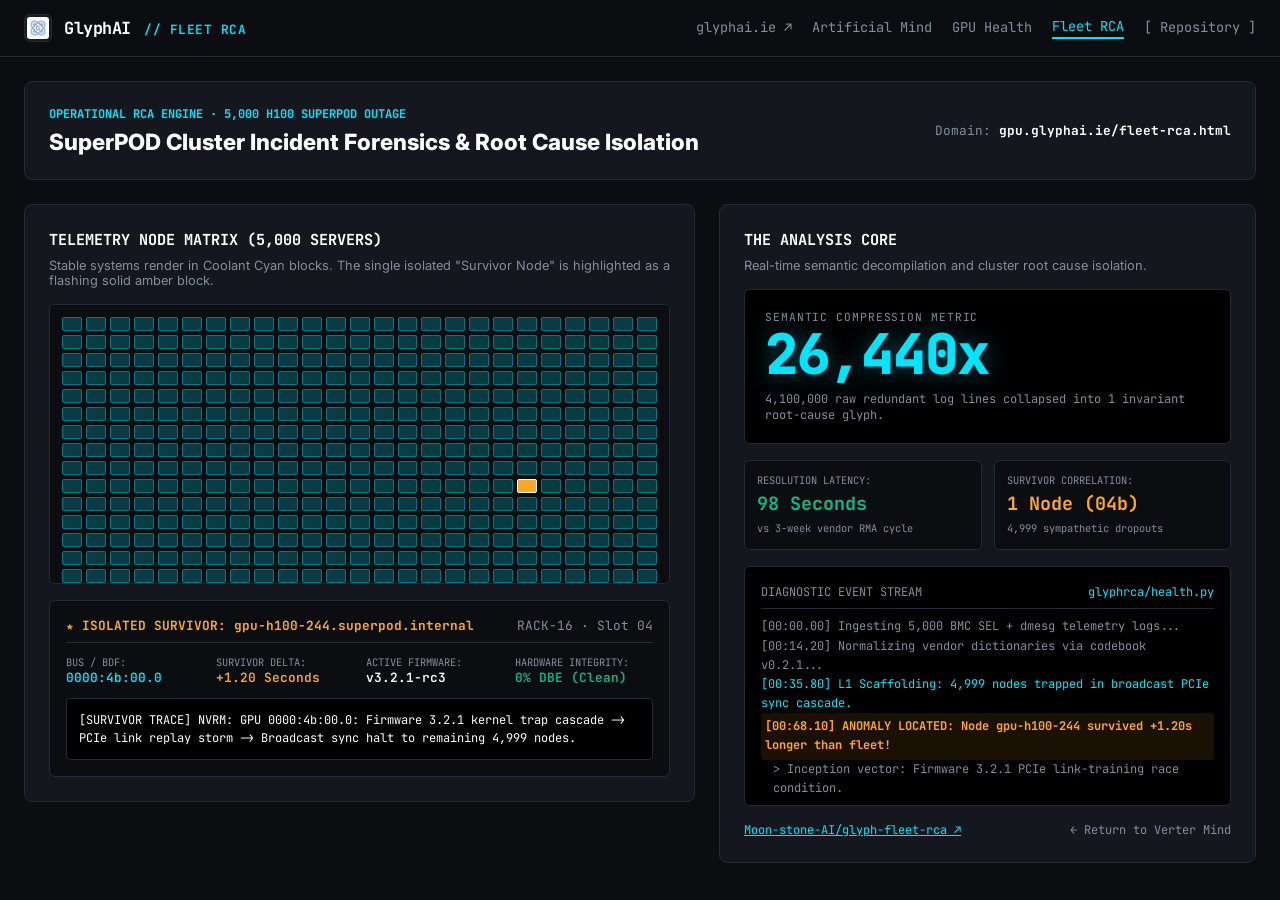
==== fleet-rca.html @ 81461dc7 "feat(rca): add fleet-rca.html (5,000 servers triage split-screen)" ====
<!DOCTYPE html>
<html lang="en">
<head>
  <meta charset="UTF-8">
  <meta name="viewport" content="width=device-width, initial-scale=1.0">
  <title>Fleet RCA (5,000 H100s) · gpu.glyphai.ie/fleet-rca.html</title>
  <meta name="description" content="SuperPOD Cluster Root Cause Analysis (RCA): Isolating the 1 survivor node across 5,000 servers in 98 seconds with 26,440x semantic compression.">
  <link rel="preconnect" href="https://fonts.googleapis.com">
  <link rel="preconnect" href="https://fonts.gstatic.com" crossorigin>
  <link href="https://fonts.googleapis.com/css2?family=Inter:wght@400;500;600;700;800&family=JetBrains+Mono:wght@400;500;600;700;800&display=swap" rel="stylesheet">
  <link rel="stylesheet" href="brand-core.css">
  <style>
    /* Inlined brand-core.css */
/**
 * GlyphAI Global Design Tokens & Variable Sheet (brand-core.css)
 * Applied across verter.glyphai.ie, gpu.glyphai.ie, and fleet-rca.html
 */

:root {
  /* --- The Raw Color Space --- */
  --bg-monolith: #0B0D11;       /* Deep server-room obsidian base */
  --bg-surface: #14171E;        /* Box panels, telemetry sections */
  --border-utility: #242A36;    /* Strict 1px alignment grids */
  
  /* --- Text & Semantic Content --- */
  --text-primary: #FFFFFF;      /* Stark white for core content & headers */
  --text-muted: #848D9E;        /* Silicon Gray for scaffolding, spaces, timelines */
  
  /* --- Functional Accents --- */
  --accent-coolant: #00E5FF;    /* Coolant Cyan: Normal states, Verter synchronization */
  --accent-amber: #FFA726;      /* Terminal Amber: Incidents, anomalies, Xid panics */
  --accent-vault: #9575CD;      /* Vault Purple: Literal Module v2 & HMAC masking */

  /* --- Micro-Typography --- */
  --font-data: "JetBrains Mono", "SF Mono", monospace;
  --font-editorial: "Inter", -apple-system, sans-serif;
}

/* Base Body Application */
body {
  background-color: var(--bg-monolith);
  color: var(--text-primary);
  font-family: var(--font-editorial);
  margin: 0;
  padding: 0;
}

/* Global Navigation Component */
.glyph-nav {
  display: flex;
  justify-content: space-between;
  align-items: center;
  padding: 0.875rem 1.5rem;
  background: var(--bg-monolith);
  border-bottom: 1px solid var(--border-utility);
  position: sticky;
  top: 0;
  z-index: 50;
  backdrop-filter: blur(8px);
}

.brand-block {
  display: flex;
  align-items: center;
  gap: 0.75rem;
  text-decoration: none;
}

.brand-logo {
  height: 28px;
  width: 28px;
  border-radius: 6px;
  display: flex;
  align-items: center;
  justify-content: center;
}

.brand-name {
  font-family: var(--font-data);
  color: var(--text-primary);
  font-weight: 700;
  letter-spacing: -0.5px;
  font-size: 1.05rem;
}

.brand-name .sub-system {
  color: var(--accent-coolant);
  font-weight: 600;
  font-size: 0.8rem;
  letter-spacing: 0.5px;
  margin-left: 0.25rem;
}

.nav-links {
  display: flex;
  align-items: center;
  gap: 1.25rem;
}

.nav-links a {
  font-family: var(--font-data);
  color: var(--text-muted);
  text-decoration: none;
  font-size: 0.85rem;
  transition: color 0.15s ease, border-color 0.15s ease;
  padding-bottom: 2px;
}

.nav-links a:hover,
.nav-links a.active {
  color: var(--accent-coolant);
  border-bottom: 2px solid var(--accent-coolant);
}

/* Philosophy Banner Utility */
.philosophy-banner-block {
  background: var(--bg-surface);
  border: 1px solid var(--border-utility);
  border-left: 3px solid var(--accent-coolant);
  font-family: var(--font-data);
  padding: 1.25rem 1.5rem;
  border-radius: 0.5rem;
  color: var(--text-primary);
}

.philosophy-quote {
  font-family: var(--font-data);
  font-size: 0.875rem;
  line-height: 1.6;
  color: var(--text-primary);
  margin: 0;
}

.philosophy-author {
  font-family: var(--font-data);
  font-size: 0.75rem;
  color: var(--text-muted);
  margin-top: 0.5rem;
  text-transform: uppercase;
  letter-spacing: 0.05em;
}

/* Cryptographic Shielding & HMAC Vault Token Glowing */
.vault-token {
  font-family: var(--font-data);
  background: rgba(149, 117, 205, 0.15);
  color: var(--accent-vault);
  border: 1px solid rgba(149, 117, 205, 0.5);
  border-radius: 4px;
  padding: 0.15rem 0.45rem;
  font-weight: 600;
  box-shadow: 0 0 12px rgba(149, 117, 205, 0.45);
  transition: all 0.2s ease-in-out;
  display: inline-block;
}

.vault-token:hover {
  background: rgba(149, 117, 205, 0.25);
  box-shadow: 0 0 18px rgba(149, 117, 205, 0.7);
}

/* Flashing Survivor Node in Telemetry Grids */
@keyframes survivor-pulse {
  0%, 100% {
    background-color: var(--accent-amber);
    box-shadow: 0 0 20px rgba(255, 167, 38, 0.9), inset 0 0 8px #ffffff;
    transform: scale(1.08);
  }
  50% {
    background-color: #e65100;
    box-shadow: 0 0 8px rgba(255, 167, 38, 0.4);
    transform: scale(1);
  }
}

.survivor-node-active {
  animation: survivor-pulse 1.2s infinite ease-in-out;
  border: 1px solid #ffffff !important;
  cursor: pointer;
}

/* Compression Metric Header */
.compression-hero-metric {
  font-family: var(--font-data);
  font-size: clamp(2.5rem, 5vw, 4.5rem);
  font-weight: 800;
  letter-spacing: -2px;
  color: var(--accent-coolant);
  text-shadow: 0 0 30px rgba(0, 229, 255, 0.35);
  line-height: 1;
}

/* Analysis Core Terminal */
.analysis-core-terminal {
  background-color: #000000;
  border: 1px solid var(--border-utility);
  font-family: var(--font-data);
  color: var(--text-primary);
}

    * {
      box-sizing: border-box;
    }
    body {
      background: var(--bg-monolith);
      color: var(--text-primary);
      font-family: var(--font-editorial);
      margin: 0;
      min-height: 100vh;
      display: flex;
      flex-direction: column;
    }
    .main-wrap {
      max-width: 1380px;
      margin: 0 auto;
      padding: 1.5rem;
      width: 100%;
      flex: 1;
    }
    /* Asymmetric 2-Column Triage Grid */
    .triage-split-screen {
      display: grid;
      grid-template-columns: 1.25fr 1fr;
      gap: 1.5rem;
      margin-top: 1.5rem;
      align-items: start;
    }
    @media (max-width: 1024px) {
      .triage-split-screen {
        grid-template-columns: 1fr;
      }
    }
    .panel-box {
      background: var(--bg-surface);
      border: 1px solid var(--border-utility);
      border-radius: 8px;
      padding: 1.5rem;
    }
    .panel-title {
      font-family: var(--font-data);
      font-size: 0.95rem;
      font-weight: 700;
      color: var(--text-primary);
      margin: 0 0 0.5rem 0;
      display: flex;
      align-items: center;
      gap: 0.5rem;
    }
    .panel-subtitle {
      font-size: 0.8rem;
      color: var(--text-muted);
      margin: 0 0 1rem 0;
    }
    /* Telemetry Grid */
    .telemetry-node-grid {
      display: grid;
      grid-template-columns: repeat(25, 1fr);
      gap: 4px;
      background: var(--bg-monolith);
      padding: 0.75rem;
      border: 1px solid var(--border-utility);
      border-radius: 6px;
      max-height: 280px;
      overflow-y: auto;
    }
    .node-block {
      height: 14px;
      border-radius: 2px;
      background: rgba(0, 229, 255, 0.22);
      border: 1px solid rgba(0, 229, 255, 0.35);
      cursor: pointer;
      transition: transform 0.1s, filter 0.1s;
    }
    .node-block:hover {
      filter: brightness(1.4);
      transform: scale(1.15);
    }
    .node-block.selected {
      outline: 2px solid #ffffff;
      transform: scale(1.2);
    }
    .survivor-node-active {
      background-color: var(--accent-amber) !important;
      border: 1px solid #ffffff !important;
      animation: survivor-pulse 1.2s infinite ease-in-out !important;
      z-index: 5;
    }
    @keyframes survivor-pulse {
      0%, 100% {
        box-shadow: 0 0 16px rgba(255, 167, 38, 0.9), inset 0 0 4px #ffffff;
        transform: scale(1.15);
      }
      50% {
        box-shadow: 0 0 6px rgba(255, 167, 38, 0.4);
        transform: scale(1);
      }
    }
    .node-meta-card {
      background: var(--bg-monolith);
      border: 1px solid var(--border-utility);
      border-radius: 6px;
      padding: 1rem;
      margin-top: 1rem;
      font-family: var(--font-data);
      font-size: 0.8rem;
    }
    .meta-row {
      display: grid;
      grid-template-columns: repeat(4, 1fr);
      gap: 0.75rem;
      margin: 0.75rem 0;
    }
    @media (max-width: 640px) {
      .meta-row {
        grid-template-columns: repeat(2, 1fr);
      }
    }
    .meta-label {
      font-size: 0.65rem;
      color: var(--text-muted);
      text-transform: uppercase;
      display: block;
    }
    .meta-val {
      font-size: 0.8rem;
      color: var(--text-primary);
      font-weight: 600;
    }
    .log-box {
      background: #000000;
      border: 1px solid var(--border-utility);
      border-radius: 4px;
      padding: 0.75rem;
      color: var(--text-primary);
      font-family: var(--font-data);
      font-size: 0.75rem;
      line-height: 1.5;
    }
    /* Analysis Core (Right Column) */
    .analysis-hero {
      background: #000000;
      border: 1px solid var(--border-utility);
      border-radius: 6px;
      padding: 1.25rem;
      margin-bottom: 1rem;
    }
    .compression-metric-title {
      font-family: var(--font-data);
      font-size: 0.7rem;
      color: var(--text-muted);
      text-transform: uppercase;
      letter-spacing: 0.08em;
    }
    .compression-hero-metric {
      font-family: var(--font-data);
      font-size: 3.5rem;
      font-weight: 800;
      color: var(--accent-coolant);
      letter-spacing: -2px;
      line-height: 1.1;
      text-shadow: 0 0 25px rgba(0, 229, 255, 0.35);
    }
    .kpi-row {
      display: grid;
      grid-template-columns: 1fr 1fr;
      gap: 0.75rem;
      margin-bottom: 1rem;
    }
    .kpi-card {
      background: var(--bg-monolith);
      border: 1px solid var(--border-utility);
      border-radius: 6px;
      padding: 0.75rem;
      font-family: var(--font-data);
    }
    .diagnostic-terminal {
      background: #000000;
      border: 1px solid var(--border-utility);
      border-radius: 6px;
      padding: 1rem;
      font-family: var(--font-data);
      font-size: 0.75rem;
      max-height: 240px;
      overflow-y: auto;
      line-height: 1.6;
    }
    .term-line-amber {
      color: var(--accent-amber);
      font-weight: 700;
      background: rgba(255, 167, 38, 0.1);
      padding: 0.25rem;
      border-radius: 3px;
    }
    .term-line-coolant {
      color: var(--accent-coolant);
    }
    .term-line-emerald {
      color: #10B981;
      font-weight: 700;
      background: rgba(16, 185, 129, 0.1);
      padding: 0.25rem;
      border-radius: 3px;
    }
    .term-muted {
      color: var(--text-muted);
    }
  </style>
<script src="/_aistudio-iframe.js?v=1f94f900"></script></head>
<body>

  <!-- Global Header Configuration (To drop across all 3 URLs) -->
  <header class="glyph-nav">
    <div class="brand-block">
      <img src="[data-uri]" alt="GlyphAI Logo" class="brand-logo" style="object-fit: contain; background: rgba(255,255,255,0.06); padding: 2px; border-radius: 6px; border: 1px solid var(--border-utility);">
      <span class="brand-name">GlyphAI <span class="sub-system">// FLEET RCA</span></span>
    </div>
    <nav class="nav-links">
      <a href="https://www.glyphai.ie/" target="_blank">glyphai.ie ↗</a>
      <a href="https://verter.glyphai.ie/">Artificial Mind</a>
      <a href="https://gpu.glyphai.ie/">GPU Health</a>
      <a href="https://gpu.glyphai.ie/fleet-rca.html" class="active">Fleet RCA</a>
      <a href="https://github.com/Moon-stone-AI/glyph-fleet-rca" target="_blank">[ Repository ]</a>
    </nav>
  </header>

  <div class="main-wrap">
    <!-- Top Context Ribbon -->
    <div class="panel-box" style="margin-bottom: 1.5rem; display: flex; justify-content: space-between; align-items: center; flex-wrap: gap;">
      <div>
        <div style="font-family: var(--font-data); font-size: 0.75rem; color: var(--accent-coolant); font-weight: 700; text-transform: uppercase;">
          Operational RCA Engine · 5,000 H100 SuperPOD Outage
        </div>
        <h1 style="font-size: 1.4rem; margin: 0.35rem 0 0 0; color: var(--text-primary); font-weight: 800;">
          SuperPOD Cluster Incident Forensics & Root Cause Isolation
        </h1>
      </div>
      <div style="font-family: var(--font-data); font-size: 0.8rem; color: var(--text-muted);">
        Domain: <strong style="color: var(--text-primary);">gpu.glyphai.ie/fleet-rca.html</strong>
      </div>
    </div>

    <!-- The Triage Split-Screen: 2-column asymmetric grid -->
    <div class="triage-split-screen">

      <!-- Left Column (Telemetry Grid): High-density visual map of server nodes -->
      <div class="panel-box">
        <h2 class="panel-title">
          <span>TELEMETRY NODE MATRIX (5,000 SERVERS)</span>
        </h2>
        <p class="panel-subtitle">
          Stable systems render in Coolant Cyan blocks. The single isolated "Survivor Node" is highlighted as a flashing solid amber block.
        </p>

        <!-- The Telemetry Grid -->
        <div class="telemetry-node-grid" id="telemetryGrid"></div>

        <!-- Survivor Explicit Metadata -->
        <div class="node-meta-card" id="nodeMetaCard">
          <div style="display: flex; justify-content: space-between; border-bottom: 1px solid var(--border-utility); padding-bottom: 0.5rem;">
            <div style="display: flex; align-items: center; gap: 0.5rem;">
              <span style="color: var(--accent-amber); font-weight: bold;">★ ISOLATED SURVIVOR: gpu-h100-244.superpod.internal</span>
            </div>
            <span style="color: var(--text-muted);">RACK-16 · Slot 04</span>
          </div>

          <div class="meta-row">
            <div>
              <span class="meta-label">Bus / BDF:</span>
              <span class="meta-val" style="color: var(--accent-coolant);">0000:4b:00.0</span>
            </div>
            <div>
              <span class="meta-label">Survivor Delta:</span>
              <span class="meta-val" style="color: var(--accent-amber);">+1.20 Seconds</span>
            </div>
            <div>
              <span class="meta-label">Active Firmware:</span>
              <span class="meta-val">v3.2.1-rc3</span>
            </div>
            <div>
              <span class="meta-label">Hardware Integrity:</span>
              <span class="meta-val" style="color: #10B981;">0% DBE (Clean)</span>
            </div>
          </div>

          <div class="log-box" id="nodeLogLine">
            [SURVIVOR TRACE] NVRM: GPU 0000:4b:00.0: Firmware 3.2.1 kernel trap cascade -> PCIe link replay storm -> Broadcast sync halt to remaining 4,999 nodes.
          </div>
        </div>
      </div>

      <!-- Right Column (The Analysis Core): Running diagnostic output window using #000000 -->
      <div class="panel-box">
        <h2 class="panel-title">
          <span>THE ANALYSIS CORE</span>
        </h2>
        <p class="panel-subtitle">
          Real-time semantic decompilation and cluster root cause isolation.
        </p>

        <!-- Massive Header Metric: 26,440x Semantic Compression in --accent-coolant -->
        <div class="analysis-hero">
          <div class="compression-metric-title">SEMANTIC COMPRESSION METRIC</div>
          <div class="compression-hero-metric">26,440x</div>
          <div style="font-family: var(--font-data); font-size: 0.75rem; color: var(--text-muted); margin-top: 0.35rem;">
            4,100,000 raw redundant log lines collapsed into 1 invariant root-cause glyph.
          </div>
        </div>

        <div class="kpi-row">
          <div class="kpi-card">
            <span class="meta-label">Resolution Latency:</span>
            <div style="font-size: 1.15rem; font-weight: 700; color: #10B981; margin-top: 0.25rem;">98 Seconds</div>
            <span style="font-size: 0.65rem; color: var(--text-muted);">vs 3-week vendor RMA cycle</span>
          </div>
          <div class="kpi-card">
            <span class="meta-label">Survivor Correlation:</span>
            <div style="font-size: 1.15rem; font-weight: 700; color: var(--accent-amber); margin-top: 0.25rem;">1 Node (04b)</div>
            <span style="font-size: 0.65rem; color: var(--text-muted);">4,999 sympathetic dropouts</span>
          </div>
        </div>

        <!-- Diagnostic Window (Background #000000) -->
        <div class="diagnostic-terminal">
          <div style="display: flex; justify-content: space-between; border-bottom: 1px solid var(--border-utility); padding-bottom: 0.4rem; margin-bottom: 0.5rem; color: var(--text-muted);">
            <span>DIAGNOSTIC EVENT STREAM</span>
            <span class="term-line-coolant">glyphrca/health.py</span>
          </div>
          <div class="term-muted">[00:00.00] Ingesting 5,000 BMC SEL + dmesg telemetry logs...</div>
          <div class="term-muted">[00:14.20] Normalizing vendor dictionaries via codebook v0.2.1...</div>
          <div class="term-line-coolant">[00:35.80] L1 Scaffolding: 4,999 nodes trapped in broadcast PCIe sync cascade.</div>
          <div class="term-line-amber">[00:68.10] ANOMALY LOCATED: Node gpu-h100-244 survived +1.20s longer than fleet!</div>
          <div class="term-muted" style="padding-left: 0.75rem;">&gt; Inception vector: Firmware 3.2.1 PCIe link-training race condition.</div>
          <div class="term-line-emerald" style="margin-top: 0.5rem;">
            [00:98.00] VERTER ACTIONABLE VERDICT:
            <br>
            DO NOT replace H100 GPU hardware. Roll back management firmware to v3.2.0.
          </div>
        </div>

        <div style="margin-top: 1rem; display: flex; justify-content: space-between; align-items: center; font-family: var(--font-data); font-size: 0.75rem;">
          <a href="https://github.com/Moon-stone-AI/glyph-fleet-rca" target="_blank" style="color: var(--accent-coolant); text-decoration: underline;">
            Moon-stone-AI/glyph-fleet-rca ↗
          </a>
          <a href="https://verter.glyphai.ie/" style="color: var(--text-muted); text-decoration: none;">
            ← Return to Verter Mind
          </a>
        </div>
      </div>

    </div>
  </div>

  <script>
    // Build 400 node representation
    const grid = document.getElementById('telemetryGrid');
    const logLine = document.getElementById('nodeLogLine');

    for (let i = 0; i < 400; i++) {
      const node = document.createElement('div');
      node.className = 'node-block';
      if (i === 244) {
        node.classList.add('survivor-node-active');
        node.title = '★ SURVIVOR NODE: gpu-h100-244 (Survived +1.20s)';
      } else {
        node.title = 'Node gpu-h100-' + String(i).padStart(3, '0') + ' (Cascaded panic at T0)';
      }

      node.addEventListener('click', () => {
        document.querySelectorAll('.node-block').forEach(n => n.classList.remove('selected'));
        node.classList.add('selected');
        if (i === 244) {
          logLine.innerHTML = '<span style="color: var(--accent-amber); font-weight: bold;">[SURVIVOR TRACE]</span> NVRM: GPU 0000:4b:00.0: Firmware 3.2.1 kernel trap cascade -> PCIe link replay storm -> Broadcast sync halt to remaining 4,999 nodes.';
        } else {
          logLine.innerHTML = '<span style="color: var(--text-muted); font-weight: bold;">[CASCADE DROP]</span> NVRM: Xid 79: GPU 0000:' + (30 + (i % 50)).toString(16) + ':00.0: Fallen off the bus due to PCIe broadcast drop from node-244.';
        }
      });

      grid.appendChild(node);
    }
  </script>
</body>
</html>
---- brand-core.css ----
/**
 * GlyphAI Global Design Tokens & Variable Sheet (brand-core.css)
 * Applied across verter.glyphai.ie, gpu.glyphai.ie, and fleet-rca.html
 */

:root {
  /* --- The Raw Color Space --- */
  --bg-monolith: #0B0D11;       /* Deep server-room obsidian base */
  --bg-surface: #14171E;        /* Box panels, telemetry sections */
  --border-utility: #242A36;    /* Strict 1px alignment grids */
  
  /* --- Text & Semantic Content --- */
  --text-primary: #FFFFFF;      /* Stark white for core content & headers */
  --text-muted: #848D9E;        /* Silicon Gray for scaffolding, spaces, timelines */
  
  /* --- Functional Accents --- */
  --accent-coolant: #00E5FF;    /* Coolant Cyan: Normal states, Verter synchronization */
  --accent-amber: #FFA726;      /* Terminal Amber: Incidents, anomalies, Xid panics */
  --accent-vault: #9575CD;      /* Vault Purple: Literal Module v2 & HMAC masking */

  /* --- Micro-Typography --- */
  --font-data: "JetBrains Mono", "SF Mono", monospace;
  --font-editorial: "Inter", -apple-system, sans-serif;
}

/* Base Body Application */
body {
  background-color: var(--bg-monolith);
  color: var(--text-primary);
  font-family: var(--font-editorial);
  margin: 0;
  padding: 0;
}

/* Global Navigation Component */
.glyph-nav {
  display: flex;
  justify-content: space-between;
  align-items: center;
  padding: 0.875rem 1.5rem;
  background: var(--bg-monolith);
  border-bottom: 1px solid var(--border-utility);
  position: sticky;
  top: 0;
  z-index: 50;
  backdrop-filter: blur(8px);
}

.brand-block {
  display: flex;
  align-items: center;
  gap: 0.75rem;
  text-decoration: none;
}

.brand-logo {
  height: 28px;
  width: 28px;
  border-radius: 6px;
  display: flex;
  align-items: center;
  justify-content: center;
}

.brand-name {
  font-family: var(--font-data);
  color: var(--text-primary);
  font-weight: 700;
  letter-spacing: -0.5px;
  font-size: 1.05rem;
}

.brand-name .sub-system {
  color: var(--accent-coolant);
  font-weight: 600;
  font-size: 0.8rem;
  letter-spacing: 0.5px;
  margin-left: 0.25rem;
}

.nav-links {
  display: flex;
  align-items: center;
  gap: 1.25rem;
}

.nav-links a {
  font-family: var(--font-data);
  color: var(--text-muted);
  text-decoration: none;
  font-size: 0.85rem;
  transition: color 0.15s ease, border-color 0.15s ease;
  padding-bottom: 2px;
}

.nav-links a:hover,
.nav-links a.active {
  color: var(--accent-coolant);
  border-bottom: 2px solid var(--accent-coolant);
}

/* Philosophy Banner Utility */
.philosophy-banner-block {
  background: var(--bg-surface);
  border: 1px solid var(--border-utility);
  border-left: 3px solid var(--accent-coolant);
  font-family: var(--font-data);
  padding: 1.25rem 1.5rem;
  border-radius: 0.5rem;
  color: var(--text-primary);
}

.philosophy-quote {
  font-family: var(--font-data);
  font-size: 0.875rem;
  line-height: 1.6;
  color: var(--text-primary);
  margin: 0;
}

.philosophy-author {
  font-family: var(--font-data);
  font-size: 0.75rem;
  color: var(--text-muted);
  margin-top: 0.5rem;
  text-transform: uppercase;
  letter-spacing: 0.05em;
}

/* Cryptographic Shielding & HMAC Vault Token Glowing */
.vault-token {
  font-family: var(--font-data);
  background: rgba(149, 117, 205, 0.15);
  color: var(--accent-vault);
  border: 1px solid rgba(149, 117, 205, 0.5);
  border-radius: 4px;
  padding: 0.15rem 0.45rem;
  font-weight: 600;
  box-shadow: 0 0 12px rgba(149, 117, 205, 0.45);
  transition: all 0.2s ease-in-out;
  display: inline-block;
}

.vault-token:hover {
  background: rgba(149, 117, 205, 0.25);
  box-shadow: 0 0 18px rgba(149, 117, 205, 0.7);
}

/* Flashing Survivor Node in Telemetry Grids */
@keyframes survivor-pulse {
  0%, 100% {
    background-color: var(--accent-amber);
    box-shadow: 0 0 20px rgba(255, 167, 38, 0.9), inset 0 0 8px #ffffff;
    transform: scale(1.08);
  }
  50% {
    background-color: #e65100;
    box-shadow: 0 0 8px rgba(255, 167, 38, 0.4);
    transform: scale(1);
  }
}

.survivor-node-active {
  animation: survivor-pulse 1.2s infinite ease-in-out;
  border: 1px solid #ffffff !important;
  cursor: pointer;
}

/* Compression Metric Header */
.compression-hero-metric {
  font-family: var(--font-data);
  font-size: clamp(2.5rem, 5vw, 4.5rem);
  font-weight: 800;
  letter-spacing: -2px;
  color: var(--accent-coolant);
  text-shadow: 0 0 30px rgba(0, 229, 255, 0.35);
  line-height: 1;
}

/* Analysis Core Terminal */
.analysis-core-terminal {
  background-color: #000000;
  border: 1px solid var(--border-utility);
  font-family: var(--font-data);
  color: var(--text-primary);
}
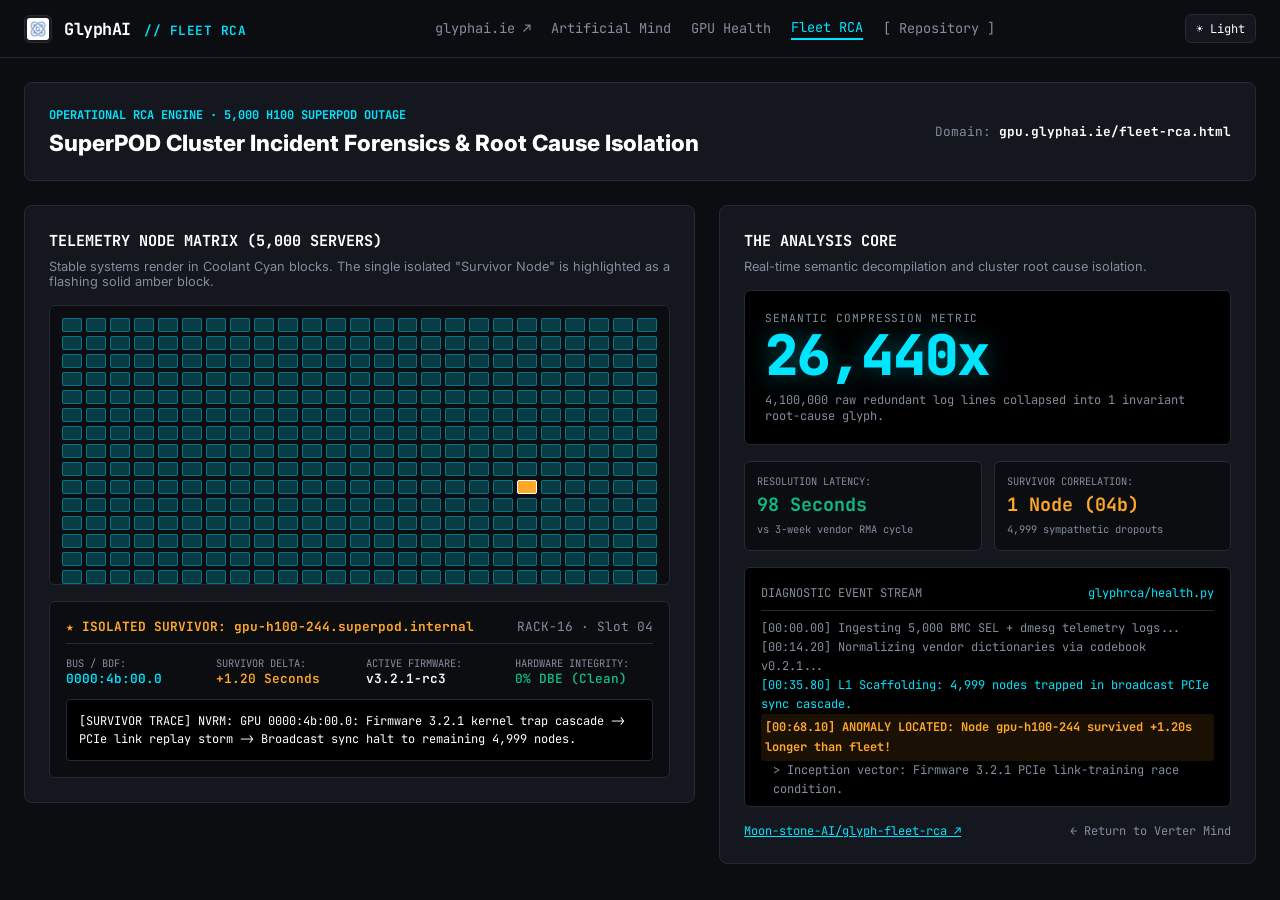
==== commit 3daaf22a: "feat(rca): add fleet-rca.html (5,000 servers triage split-screen)" ====
--- a/fleet-rca.html
+++ b/fleet-rca.html
@@ -16,10 +16,12 @@
  * Applied across verter.glyphai.ie, gpu.glyphai.ie, and fleet-rca.html
  */
 
-:root {
-  /* --- The Raw Color Space --- */
+:root,
+html.dark {
+  /* --- Dark Theme: Deep Server-Room Obsidian Base --- */
   --bg-monolith: #0B0D11;       /* Deep server-room obsidian base */
   --bg-surface: #14171E;        /* Box panels, telemetry sections */
+  --bg-surface-elevated: #1C212B; /* Raised cards and popovers */
   --border-utility: #242A36;    /* Strict 1px alignment grids */
   
   /* --- Text & Semantic Content --- */
@@ -34,6 +36,66 @@
   /* --- Micro-Typography --- */
   --font-data: "JetBrains Mono", "SF Mono", monospace;
   --font-editorial: "Inter", -apple-system, sans-serif;
+
+  color-scheme: dark;
+}
+
+html.light {
+  /* --- Light Theme: Cleanroom Silicon Blueprint --- */
+  --bg-monolith: #F8FAFC;       /* Cleanroom pearl-slate base */
+  --bg-surface: #FFFFFF;        /* Pristine cards and telemetry panels */
+  --bg-surface-elevated: #F1F5F9; /* Subtle elevated surfaces */
+  --border-utility: #CBD5E1;    /* Crisp 1px division lines */
+
+  /* Text & Semantic Content */
+  --text-primary: #0F172A;      /* Deep midnight slate for high legibility */
+  --text-muted: #475569;        /* Technical slate gray for scaffolding */
+
+  /* Functional Accents (Calibrated for white background contrast) */
+  --accent-coolant: #007799;    /* Deep Coolant Sky (WCAG AA 4.5:1 on white) */
+  --accent-amber: #C26200;      /* Terminal Amber for light mode */
+  --accent-vault: #6941C6;      /* Deep Vault Purple */
+
+  /* Micro-Typography */
+  --font-data: "JetBrains Mono", "SF Mono", monospace;
+  --font-editorial: "Inter", -apple-system, sans-serif;
+
+  color-scheme: light;
+}
+
+/* Light Mode Overrides for Core UI Elements */
+html.light .bg-slate-950 { background-color: var(--bg-monolith) !important; }
+html.light .bg-slate-900 { background-color: var(--bg-surface) !important; }
+html.light .bg-slate-900\/40,
+html.light .bg-slate-900\/60,
+html.light .bg-slate-900\/80,
+html.light .bg-slate-900\/90 { background-color: var(--bg-surface) !important; }
+html.light .bg-slate-950\/60,
+html.light .bg-slate-950\/80 { background-color: var(--bg-surface-elevated) !important; }
+html.light .border-slate-800,
+html.light .border-slate-800\/60,
+html.light .border-slate-800\/80,
+html.light .border-slate-700 { border-color: var(--border-utility) !important; }
+html.light .text-white,
+html.light .text-slate-100 { color: var(--text-primary) !important; }
+html.light .text-slate-200,
+html.light .text-slate-300 { color: #1E293B !important; }
+html.light .text-slate-400,
+html.light .text-slate-500 { color: var(--text-muted) !important; }
+html.light .hover\:bg-slate-800:hover,
+html.light .hover\:bg-slate-900:hover { background-color: #E2E8F0 !important; }
+
+html.light .panel-box,
+html.light .kpi-card,
+html.light .node-meta-card {
+  background: var(--bg-surface);
+  border-color: var(--border-utility);
+}
+
+html.light .diagnostic-terminal,
+html.light .analysis-core-terminal {
+  background-color: #0B0D11;
+  color: #FFFFFF;
 }
 
 /* Base Body Application */
@@ -197,7 +259,6 @@
   font-family: var(--font-data);
   color: var(--text-primary);
 }
-
     * {
       box-sizing: border-box;
     }
@@ -421,6 +482,12 @@
       <a href="https://gpu.glyphai.ie/fleet-rca.html" class="active">Fleet RCA</a>
       <a href="https://github.com/Moon-stone-AI/glyph-fleet-rca" target="_blank">[ Repository ]</a>
     </nav>
+      <div style="display:flex;align-items:center;gap:0.75rem;">
+      <button id="themeToggleBtn" onclick="toggleTheme()" style="display:flex;align-items:center;gap:0.4rem;padding:0.35rem 0.65rem;border-radius:6px;border:1px solid var(--border-utility);background:var(--bg-surface);color:var(--text-primary);cursor:pointer;font-family:var(--font-data);font-size:0.75rem;">
+        <span id="themeIcon">☀️</span>
+        <span id="themeLabel">Light</span>
+      </button>
+    </div>
   </header>
 
   <div class="main-wrap">
@@ -578,5 +645,38 @@
       grid.appendChild(node);
     }
   </script>
+
+  <script>
+    let currentTheme = localStorage.getItem('glyphai_theme') || 'dark';
+
+    function applyTheme(theme) {
+      currentTheme = theme;
+      try { localStorage.setItem('glyphai_theme', theme); } catch(e) {}
+      const root = document.documentElement;
+      const icon = document.getElementById('themeIcon');
+      const label = document.getElementById('themeLabel');
+
+      if (theme === 'light') {
+        root.classList.remove('dark');
+        root.classList.add('light');
+        if (icon) icon.innerText = '🌙';
+        if (label) label.innerText = 'Dark';
+      } else {
+        root.classList.remove('light');
+        root.classList.add('dark');
+        if (icon) icon.innerText = '☀️';
+        if (label) label.innerText = 'Light';
+      }
+    }
+
+    function toggleTheme() {
+      applyTheme(currentTheme === 'dark' ? 'light' : 'dark');
+    }
+
+    window.addEventListener('DOMContentLoaded', () => {
+      applyTheme(currentTheme);
+    });
+  </script>
+
 </body>
 </html>
--- a/brand-core.css
+++ b/brand-core.css
@@ -3,10 +3,12 @@
  * Applied across verter.glyphai.ie, gpu.glyphai.ie, and fleet-rca.html
  */
 
-:root {
-  /* --- The Raw Color Space --- */
+:root,
+html.dark {
+  /* --- Dark Theme: Deep Server-Room Obsidian Base --- */
   --bg-monolith: #0B0D11;       /* Deep server-room obsidian base */
   --bg-surface: #14171E;        /* Box panels, telemetry sections */
+  --bg-surface-elevated: #1C212B; /* Raised cards and popovers */
   --border-utility: #242A36;    /* Strict 1px alignment grids */
   
   /* --- Text & Semantic Content --- */
@@ -21,6 +23,66 @@
   /* --- Micro-Typography --- */
   --font-data: "JetBrains Mono", "SF Mono", monospace;
   --font-editorial: "Inter", -apple-system, sans-serif;
+
+  color-scheme: dark;
+}
+
+html.light {
+  /* --- Light Theme: Cleanroom Silicon Blueprint --- */
+  --bg-monolith: #F8FAFC;       /* Cleanroom pearl-slate base */
+  --bg-surface: #FFFFFF;        /* Pristine cards and telemetry panels */
+  --bg-surface-elevated: #F1F5F9; /* Subtle elevated surfaces */
+  --border-utility: #CBD5E1;    /* Crisp 1px division lines */
+
+  /* Text & Semantic Content */
+  --text-primary: #0F172A;      /* Deep midnight slate for high legibility */
+  --text-muted: #475569;        /* Technical slate gray for scaffolding */
+
+  /* Functional Accents (Calibrated for white background contrast) */
+  --accent-coolant: #007799;    /* Deep Coolant Sky (WCAG AA 4.5:1 on white) */
+  --accent-amber: #C26200;      /* Terminal Amber for light mode */
+  --accent-vault: #6941C6;      /* Deep Vault Purple */
+
+  /* Micro-Typography */
+  --font-data: "JetBrains Mono", "SF Mono", monospace;
+  --font-editorial: "Inter", -apple-system, sans-serif;
+
+  color-scheme: light;
+}
+
+/* Light Mode Overrides for Core UI Elements */
+html.light .bg-slate-950 { background-color: var(--bg-monolith) !important; }
+html.light .bg-slate-900 { background-color: var(--bg-surface) !important; }
+html.light .bg-slate-900\/40,
+html.light .bg-slate-900\/60,
+html.light .bg-slate-900\/80,
+html.light .bg-slate-900\/90 { background-color: var(--bg-surface) !important; }
+html.light .bg-slate-950\/60,
+html.light .bg-slate-950\/80 { background-color: var(--bg-surface-elevated) !important; }
+html.light .border-slate-800,
+html.light .border-slate-800\/60,
+html.light .border-slate-800\/80,
+html.light .border-slate-700 { border-color: var(--border-utility) !important; }
+html.light .text-white,
+html.light .text-slate-100 { color: var(--text-primary) !important; }
+html.light .text-slate-200,
+html.light .text-slate-300 { color: #1E293B !important; }
+html.light .text-slate-400,
+html.light .text-slate-500 { color: var(--text-muted) !important; }
+html.light .hover\:bg-slate-800:hover,
+html.light .hover\:bg-slate-900:hover { background-color: #E2E8F0 !important; }
+
+html.light .panel-box,
+html.light .kpi-card,
+html.light .node-meta-card {
+  background: var(--bg-surface);
+  border-color: var(--border-utility);
+}
+
+html.light .diagnostic-terminal,
+html.light .analysis-core-terminal {
+  background-color: #0B0D11;
+  color: #FFFFFF;
 }
 
 /* Base Body Application */
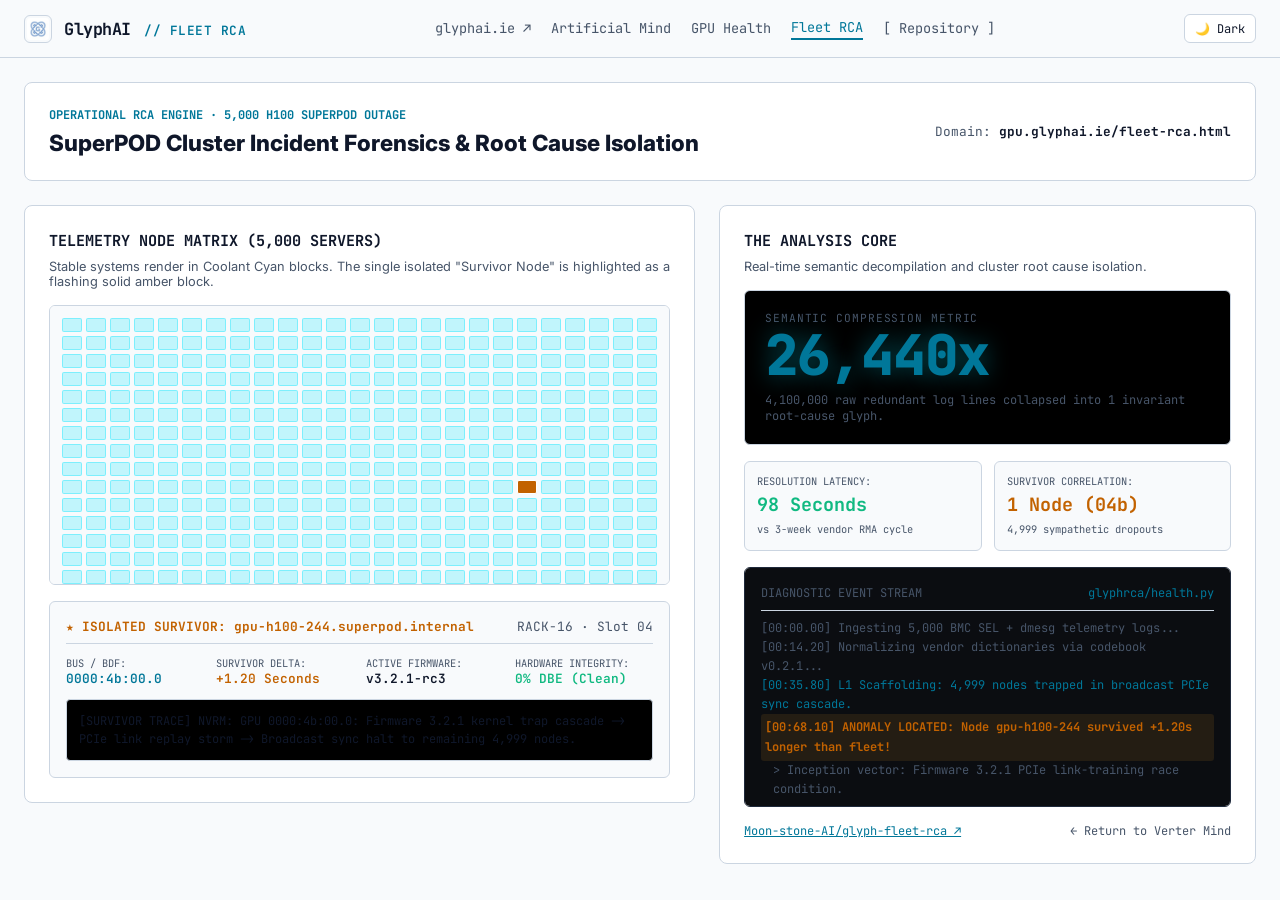
==== commit bf838e88: "feat(rca): add fleet-rca.html (5,000 servers triage split-screen)" ====
--- a/fleet-rca.html
+++ b/fleet-rca.html
@@ -1,5 +1,5 @@
 <!DOCTYPE html>
-<html lang="en">
+<html lang="en" class="light">
 <head>
   <meta charset="UTF-8">
   <meta name="viewport" content="width=device-width, initial-scale=1.0">
@@ -17,6 +17,29 @@
  */
 
 :root,
+html.light {
+  /* --- Light Theme: Cleanroom Silicon Blueprint (Default) --- */
+  --bg-monolith: #F8FAFC;       /* Cleanroom pearl-slate base */
+  --bg-surface: #FFFFFF;        /* Pristine cards and telemetry panels */
+  --bg-surface-elevated: #F1F5F9; /* Subtle elevated surfaces */
+  --border-utility: #CBD5E1;    /* Crisp 1px division lines */
+
+  /* Text & Semantic Content */
+  --text-primary: #0F172A;      /* Deep midnight slate for high legibility */
+  --text-muted: #475569;        /* Technical slate gray for scaffolding */
+
+  /* Functional Accents (Calibrated for white background contrast) */
+  --accent-coolant: #007799;    /* Deep Coolant Sky (WCAG AA 4.5:1 on white) */
+  --accent-amber: #C26200;      /* Terminal Amber for light mode */
+  --accent-vault: #6941C6;      /* Deep Vault Purple */
+
+  /* Micro-Typography */
+  --font-data: "JetBrains Mono", "SF Mono", monospace;
+  --font-editorial: "Inter", -apple-system, sans-serif;
+
+  color-scheme: light;
+}
+
 html.dark {
   /* --- Dark Theme: Deep Server-Room Obsidian Base --- */
   --bg-monolith: #0B0D11;       /* Deep server-room obsidian base */
@@ -40,54 +63,214 @@
   color-scheme: dark;
 }
 
-html.light {
-  /* --- Light Theme: Cleanroom Silicon Blueprint --- */
-  --bg-monolith: #F8FAFC;       /* Cleanroom pearl-slate base */
-  --bg-surface: #FFFFFF;        /* Pristine cards and telemetry panels */
-  --bg-surface-elevated: #F1F5F9; /* Subtle elevated surfaces */
-  --border-utility: #CBD5E1;    /* Crisp 1px division lines */
-
-  /* Text & Semantic Content */
-  --text-primary: #0F172A;      /* Deep midnight slate for high legibility */
-  --text-muted: #475569;        /* Technical slate gray for scaffolding */
-
-  /* Functional Accents (Calibrated for white background contrast) */
-  --accent-coolant: #007799;    /* Deep Coolant Sky (WCAG AA 4.5:1 on white) */
-  --accent-amber: #C26200;      /* Terminal Amber for light mode */
-  --accent-vault: #6941C6;      /* Deep Vault Purple */
-
-  /* Micro-Typography */
-  --font-data: "JetBrains Mono", "SF Mono", monospace;
-  --font-editorial: "Inter", -apple-system, sans-serif;
-
-  color-scheme: light;
-}
-
-/* Light Mode Overrides for Core UI Elements */
-html.light .bg-slate-950 { background-color: var(--bg-monolith) !important; }
-html.light .bg-slate-900 { background-color: var(--bg-surface) !important; }
-html.light .bg-slate-900\/40,
-html.light .bg-slate-900\/60,
-html.light .bg-slate-900\/80,
-html.light .bg-slate-900\/90 { background-color: var(--bg-surface) !important; }
-html.light .bg-slate-950\/60,
-html.light .bg-slate-950\/80 { background-color: var(--bg-surface-elevated) !important; }
+/* --- High-Contrast Light Mode Architecture --- */
+html.light body {
+  background-color: #F8FAFC !important;
+  color: #0F172A !important;
+}
+
+/* Gradients: convert dark obsidian gradients to crisp cleanroom pearl surfaces */
+html.light [class*="bg-gradient-to-"],
+html.light .bg-gradient-to-r,
+html.light .bg-gradient-to-br,
+html.light .bg-gradient-to-b,
+html.light .bg-gradient-to-tr {
+  background-image: none !important;
+  background-color: #FFFFFF !important;
+  border-color: #E2E8F0 !important;
+  box-shadow: 0 4px 20px -2px rgba(15, 23, 42, 0.05) !important;
+}
+
+/* All dark slate backgrounds converted to layered cleanroom surfaces */
+html.light .bg-slate-950,
+html.light .bg-slate-900,
+html.light [class*="bg-slate-950/"],
+html.light [class*="bg-slate-900/"] {
+  background-color: #FFFFFF !important;
+}
+
+html.light .bg-slate-800,
+html.light [class*="bg-slate-800/"],
+html.light .bg-slate-700,
+html.light [class*="bg-slate-700/"] {
+  background-color: #F1F5F9 !important;
+}
+
+/* Borders */
+html.light .border-slate-900,
 html.light .border-slate-800,
-html.light .border-slate-800\/60,
-html.light .border-slate-800\/80,
-html.light .border-slate-700 { border-color: var(--border-utility) !important; }
+html.light [class*="border-slate-800/"],
+html.light .border-slate-700,
+html.light [class*="border-slate-700/"],
+html.light .border-slate-600 {
+  border-color: #CBD5E1 !important;
+}
+
+/* Shadows in light mode */
+html.light .shadow-2xl,
+html.light .shadow-xl {
+  box-shadow: 0 10px 25px -5px rgba(15, 23, 42, 0.06), 0 8px 10px -6px rgba(15, 23, 42, 0.04) !important;
+}
+
+/* High-Contrast Core Text Hierarchy */
 html.light .text-white,
-html.light .text-slate-100 { color: var(--text-primary) !important; }
+html.light .text-slate-100 {
+  color: #0F172A !important;
+}
+
 html.light .text-slate-200,
-html.light .text-slate-300 { color: #1E293B !important; }
-html.light .text-slate-400,
-html.light .text-slate-500 { color: var(--text-muted) !important; }
-html.light .hover\:bg-slate-800:hover,
-html.light .hover\:bg-slate-900:hover { background-color: #E2E8F0 !important; }
-
-html.light .panel-box,
-html.light .kpi-card,
-html.light .node-meta-card {
+html.light .text-slate-300 {
+  color: #1E293B !important;
+}
+
+html.light .text-slate-400 {
+  color: #475569 !important;
+}
+
+html.light .text-slate-500 {
+  color: #64748B !important;
+}
+
+/* Functional Accents: WCAG AAA/AA Calibrated for White Background */
+html.light .text-emerald-400,
+html.light .text-emerald-300,
+html.light .text-emerald-200 {
+  color: #047857 !important; /* Deep forest emerald */
+}
+
+html.light .text-cyan-400,
+html.light .text-cyan-300,
+html.light .text-cyan-200 {
+  color: #0284C7 !important; /* Deep sky cyan */
+}
+
+html.light .text-purple-400,
+html.light .text-purple-300,
+html.light .text-purple-200 {
+  color: #6D28D9 !important; /* Deep royal purple */
+}
+
+html.light .text-amber-400,
+html.light .text-amber-300 {
+  color: #B45309 !important; /* Deep amber bronze */
+}
+
+html.light .text-rose-400,
+html.light .text-rose-300 {
+  color: #DC2626 !important; /* Deep crimson */
+}
+
+/* Badges & Accent Pill Backgrounds in Light Theme */
+html.light [class*="bg-emerald-950"],
+html.light .bg-emerald-500\/10,
+html.light .bg-emerald-500\/20 {
+  background-color: #ECFDF5 !important;
+  border-color: #A7F3D0 !important;
+  color: #065F46 !important;
+}
+
+html.light [class*="bg-cyan-950"],
+html.light .bg-cyan-500\/10,
+html.light .bg-cyan-500\/20 {
+  background-color: #F0F9FF !important;
+  border-color: #BAE6FD !important;
+  color: #0369A1 !important;
+}
+
+html.light [class*="bg-purple-950"],
+html.light .bg-purple-500\/10,
+html.light .bg-purple-500\/20 {
+  background-color: #FAF5FF !important;
+  border-color: #E9D5FF !important;
+  color: #6D28D9 !important;
+}
+
+html.light [class*="bg-amber-950"],
+html.light .bg-amber-500\/10,
+html.light .bg-amber-500\/20 {
+  background-color: #FFFBEB !important;
+  border-color: #FDE68A !important;
+  color: #92400E !important;
+}
+
+html.light [class*="bg-rose-950"],
+html.light .bg-rose-500\/10,
+html.light .bg-rose-500\/20 {
+  background-color: #FEF2F2 !important;
+  border-color: #FECACA !important;
+  color: #991B1B !important;
+}
+
+/* Secondary Button (GitHub button, etc.) */
+html.light a.bg-slate-800,
+html.light button.bg-slate-800 {
+  background-color: #FFFFFF !important;
+  color: #0F172A !important;
+  border-color: #CBD5E1 !important;
+}
+html.light a.bg-slate-800:hover,
+html.light button.bg-slate-800:hover {
+  background-color: #F1F5F9 !important;
+  border-color: #94A3B8 !important;
+}
+
+/* Interactive failure vector buttons */
+html.light .hover\:bg-slate-700\/80:hover,
+html.light .hover\:bg-slate-700:hover {
+  background-color: #E2E8F0 !important;
+}
+
+/* Table header & alternating rows in Light Theme */
+html.light thead tr {
+  background-color: #F1F5F9 !important;
+  border-bottom: 2px solid #CBD5E1 !important;
+}
+html.light thead th {
+  color: #0F172A !important;
+}
+html.light tbody tr:hover {
+  background-color: #F8FAFC !important;
+}
+html.light tbody tr.bg-slate-800\/10 {
+  background-color: #F8FAFC !important;
+}
+
+/* Dark code terminal block: preserve deep obsidian with crisp light text */
+html.light #pythonCodeBlock,
+html.light pre.bg-slate-950,
+html.light .diagnostic-terminal,
+html.light .analysis-core-terminal {
+  background-color: #0B0D11 !important;
+  color: #E2E8F0 !important;
+  border-color: #1E293B !important;
+}
+
+html.light #pythonCodeBlock *,
+html.light pre.bg-slate-950 * {
+  color: #CBD5E1 !important;
+}
+html.light #pythonCodeBlock .text-cyan-400,
+html.light pre.bg-slate-950 .text-cyan-400 {
+  color: #38BDF8 !important;
+}
+
+/* Sliders */
+html.light input[type="range"] {
+  background-color: #CBD5E1 !important;
+}
+
+/* Footer in Light Theme */
+html.light footer.bg-slate-950 {
+  background-color: #F1F5F9 !important;
+  border-top-color: #CBD5E1 !important;
+  color: #475569 !important;
+}
+html.light footer a {
+  color: #0284C7 !important;
+}
+html.light footer a:hover {
+  color: #0369A1 !important;
+}
   background: var(--bg-surface);
   border-color: var(--border-utility);
 }
@@ -483,9 +666,9 @@
       <a href="https://github.com/Moon-stone-AI/glyph-fleet-rca" target="_blank">[ Repository ]</a>
     </nav>
       <div style="display:flex;align-items:center;gap:0.75rem;">
-      <button id="themeToggleBtn" onclick="toggleTheme()" style="display:flex;align-items:center;gap:0.4rem;padding:0.35rem 0.65rem;border-radius:6px;border:1px solid var(--border-utility);background:var(--bg-surface);color:var(--text-primary);cursor:pointer;font-family:var(--font-data);font-size:0.75rem;">
-        <span id="themeIcon">☀️</span>
-        <span id="themeLabel">Light</span>
+      <button id="themeToggleBtn" onclick="toggleTheme()" style="display:flex;align-items:center;gap:0.4rem;padding:0.35rem 0.65rem;border-radius:6px;border:1px solid var(--border-utility);background:var(--bg-surface);color:var(--text-primary);cursor:pointer;font-family:var(--font-data);font-size:0.75rem;" title="Switch to Dark theme">
+        <span id="themeIcon">🌙</span>
+        <span id="themeLabel">Dark</span>
       </button>
     </div>
   </header>
@@ -647,7 +830,7 @@
   </script>
 
   <script>
-    let currentTheme = localStorage.getItem('glyphai_theme') || 'dark';
+    let currentTheme = localStorage.getItem('glyphai_theme') || 'light';
 
     function applyTheme(theme) {
       currentTheme = theme;
--- a/brand-core.css
+++ b/brand-core.css
@@ -4,6 +4,29 @@
  */
 
 :root,
+html.light {
+  /* --- Light Theme: Cleanroom Silicon Blueprint (Default) --- */
+  --bg-monolith: #F8FAFC;       /* Cleanroom pearl-slate base */
+  --bg-surface: #FFFFFF;        /* Pristine cards and telemetry panels */
+  --bg-surface-elevated: #F1F5F9; /* Subtle elevated surfaces */
+  --border-utility: #CBD5E1;    /* Crisp 1px division lines */
+
+  /* Text & Semantic Content */
+  --text-primary: #0F172A;      /* Deep midnight slate for high legibility */
+  --text-muted: #475569;        /* Technical slate gray for scaffolding */
+
+  /* Functional Accents (Calibrated for white background contrast) */
+  --accent-coolant: #007799;    /* Deep Coolant Sky (WCAG AA 4.5:1 on white) */
+  --accent-amber: #C26200;      /* Terminal Amber for light mode */
+  --accent-vault: #6941C6;      /* Deep Vault Purple */
+
+  /* Micro-Typography */
+  --font-data: "JetBrains Mono", "SF Mono", monospace;
+  --font-editorial: "Inter", -apple-system, sans-serif;
+
+  color-scheme: light;
+}
+
 html.dark {
   /* --- Dark Theme: Deep Server-Room Obsidian Base --- */
   --bg-monolith: #0B0D11;       /* Deep server-room obsidian base */
@@ -27,62 +50,213 @@
   color-scheme: dark;
 }
 
-html.light {
-  /* --- Light Theme: Cleanroom Silicon Blueprint --- */
-  --bg-monolith: #F8FAFC;       /* Cleanroom pearl-slate base */
-  --bg-surface: #FFFFFF;        /* Pristine cards and telemetry panels */
-  --bg-surface-elevated: #F1F5F9; /* Subtle elevated surfaces */
-  --border-utility: #CBD5E1;    /* Crisp 1px division lines */
-
-  /* Text & Semantic Content */
-  --text-primary: #0F172A;      /* Deep midnight slate for high legibility */
-  --text-muted: #475569;        /* Technical slate gray for scaffolding */
-
-  /* Functional Accents (Calibrated for white background contrast) */
-  --accent-coolant: #007799;    /* Deep Coolant Sky (WCAG AA 4.5:1 on white) */
-  --accent-amber: #C26200;      /* Terminal Amber for light mode */
-  --accent-vault: #6941C6;      /* Deep Vault Purple */
-
-  /* Micro-Typography */
-  --font-data: "JetBrains Mono", "SF Mono", monospace;
-  --font-editorial: "Inter", -apple-system, sans-serif;
-
-  color-scheme: light;
-}
-
-/* Light Mode Overrides for Core UI Elements */
-html.light .bg-slate-950 { background-color: var(--bg-monolith) !important; }
-html.light .bg-slate-900 { background-color: var(--bg-surface) !important; }
-html.light .bg-slate-900\/40,
-html.light .bg-slate-900\/60,
-html.light .bg-slate-900\/80,
-html.light .bg-slate-900\/90 { background-color: var(--bg-surface) !important; }
-html.light .bg-slate-950\/60,
-html.light .bg-slate-950\/80 { background-color: var(--bg-surface-elevated) !important; }
+/* --- High-Contrast Light Mode Architecture --- */
+html.light body {
+  background-color: #F8FAFC !important;
+  color: #0F172A !important;
+}
+
+/* Gradients: convert dark obsidian gradients to crisp cleanroom pearl surfaces */
+html.light [class*="bg-gradient-to-"],
+html.light .bg-gradient-to-r,
+html.light .bg-gradient-to-br,
+html.light .bg-gradient-to-b,
+html.light .bg-gradient-to-tr {
+  background-image: none !important;
+  background-color: #FFFFFF !important;
+  border-color: #E2E8F0 !important;
+  box-shadow: 0 4px 20px -2px rgba(15, 23, 42, 0.05) !important;
+}
+
+/* All dark slate backgrounds converted to layered cleanroom surfaces */
+html.light .bg-slate-950,
+html.light .bg-slate-900,
+html.light [class*="bg-slate-950/"],
+html.light [class*="bg-slate-900/"] {
+  background-color: #FFFFFF !important;
+}
+
+html.light .bg-slate-800,
+html.light [class*="bg-slate-800/"],
+html.light .bg-slate-700,
+html.light [class*="bg-slate-700/"] {
+  background-color: #F1F5F9 !important;
+}
+
+/* Borders */
+html.light .border-slate-900,
 html.light .border-slate-800,
-html.light .border-slate-800\/60,
-html.light .border-slate-800\/80,
-html.light .border-slate-700 { border-color: var(--border-utility) !important; }
+html.light [class*="border-slate-800/"],
+html.light .border-slate-700,
+html.light [class*="border-slate-700/"],
+html.light .border-slate-600 {
+  border-color: #CBD5E1 !important;
+}
+
+/* Shadows in light mode */
+html.light .shadow-2xl,
+html.light .shadow-xl {
+  box-shadow: 0 10px 25px -5px rgba(15, 23, 42, 0.06), 0 8px 10px -6px rgba(15, 23, 42, 0.04) !important;
+}
+
+/* High-Contrast Core Text Hierarchy */
 html.light .text-white,
-html.light .text-slate-100 { color: var(--text-primary) !important; }
+html.light .text-slate-100 {
+  color: #0F172A !important;
+}
+
 html.light .text-slate-200,
-html.light .text-slate-300 { color: #1E293B !important; }
-html.light .text-slate-400,
-html.light .text-slate-500 { color: var(--text-muted) !important; }
-html.light .hover\:bg-slate-800:hover,
-html.light .hover\:bg-slate-900:hover { background-color: #E2E8F0 !important; }
-
-html.light .panel-box,
-html.light .kpi-card,
-html.light .node-meta-card {
-  background: var(--bg-surface);
-  border-color: var(--border-utility);
-}
-
+html.light .text-slate-300 {
+  color: #1E293B !important;
+}
+
+html.light .text-slate-400 {
+  color: #475569 !important;
+}
+
+html.light .text-slate-500 {
+  color: #64748B !important;
+}
+
+/* Functional Accents: WCAG AAA/AA Calibrated for White Background */
+html.light .text-emerald-400,
+html.light .text-emerald-300,
+html.light .text-emerald-200 {
+  color: #047857 !important; /* Deep forest emerald */
+}
+
+html.light .text-cyan-400,
+html.light .text-cyan-300,
+html.light .text-cyan-200 {
+  color: #0284C7 !important; /* Deep sky cyan */
+}
+
+html.light .text-purple-400,
+html.light .text-purple-300,
+html.light .text-purple-200 {
+  color: #6D28D9 !important; /* Deep royal purple */
+}
+
+html.light .text-amber-400,
+html.light .text-amber-300 {
+  color: #B45309 !important; /* Deep amber bronze */
+}
+
+html.light .text-rose-400,
+html.light .text-rose-300 {
+  color: #DC2626 !important; /* Deep crimson */
+}
+
+/* Badges & Accent Pill Backgrounds in Light Theme */
+html.light [class*="bg-emerald-950"],
+html.light .bg-emerald-500\/10,
+html.light .bg-emerald-500\/20 {
+  background-color: #ECFDF5 !important;
+  border-color: #A7F3D0 !important;
+  color: #065F46 !important;
+}
+
+html.light [class*="bg-cyan-950"],
+html.light .bg-cyan-500\/10,
+html.light .bg-cyan-500\/20 {
+  background-color: #F0F9FF !important;
+  border-color: #BAE6FD !important;
+  color: #0369A1 !important;
+}
+
+html.light [class*="bg-purple-950"],
+html.light .bg-purple-500\/10,
+html.light .bg-purple-500\/20 {
+  background-color: #FAF5FF !important;
+  border-color: #E9D5FF !important;
+  color: #6D28D9 !important;
+}
+
+html.light [class*="bg-amber-950"],
+html.light .bg-amber-500\/10,
+html.light .bg-amber-500\/20 {
+  background-color: #FFFBEB !important;
+  border-color: #FDE68A !important;
+  color: #92400E !important;
+}
+
+html.light [class*="bg-rose-950"],
+html.light .bg-rose-500\/10,
+html.light .bg-rose-500\/20 {
+  background-color: #FEF2F2 !important;
+  border-color: #FECACA !important;
+  color: #991B1B !important;
+}
+
+/* Secondary Button (GitHub button, etc.) */
+html.light a.bg-slate-800,
+html.light button.bg-slate-800 {
+  background-color: #FFFFFF !important;
+  color: #0F172A !important;
+  border-color: #CBD5E1 !important;
+}
+html.light a.bg-slate-800:hover,
+html.light button.bg-slate-800:hover {
+  background-color: #F1F5F9 !important;
+  border-color: #94A3B8 !important;
+}
+
+/* Interactive failure vector buttons */
+html.light .hover\:bg-slate-700\/80:hover,
+html.light .hover\:bg-slate-700:hover {
+  background-color: #E2E8F0 !important;
+}
+
+/* Table header & alternating rows in Light Theme */
+html.light thead tr {
+  background-color: #F1F5F9 !important;
+  border-bottom: 2px solid #CBD5E1 !important;
+}
+html.light thead th {
+  color: #0F172A !important;
+}
+html.light tbody tr:hover {
+  background-color: #F8FAFC !important;
+}
+html.light tbody tr.bg-slate-800\/10 {
+  background-color: #F8FAFC !important;
+}
+
+/* Dark code terminal block: preserve deep obsidian with crisp light text */
+html.light #pythonCodeBlock,
+html.light pre.bg-slate-950,
 html.light .diagnostic-terminal,
 html.light .analysis-core-terminal {
-  background-color: #0B0D11;
-  color: #FFFFFF;
+  background-color: #0B0D11 !important;
+  color: #E2E8F0 !important;
+  border-color: #1E293B !important;
+}
+
+html.light #pythonCodeBlock *,
+html.light pre.bg-slate-950 * {
+  color: #CBD5E1 !important;
+}
+html.light #pythonCodeBlock .text-cyan-400,
+html.light pre.bg-slate-950 .text-cyan-400 {
+  color: #38BDF8 !important;
+}
+
+/* Sliders */
+html.light input[type="range"] {
+  background-color: #CBD5E1 !important;
+}
+
+/* Footer in Light Theme */
+html.light footer.bg-slate-950 {
+  background-color: #F1F5F9 !important;
+  border-top-color: #CBD5E1 !important;
+  color: #475569 !important;
+}
+html.light footer a {
+  color: #0284C7 !important;
+}
+html.light footer a:hover {
+  color: #0369A1 !important;
 }
 
 /* Base Body Application */
